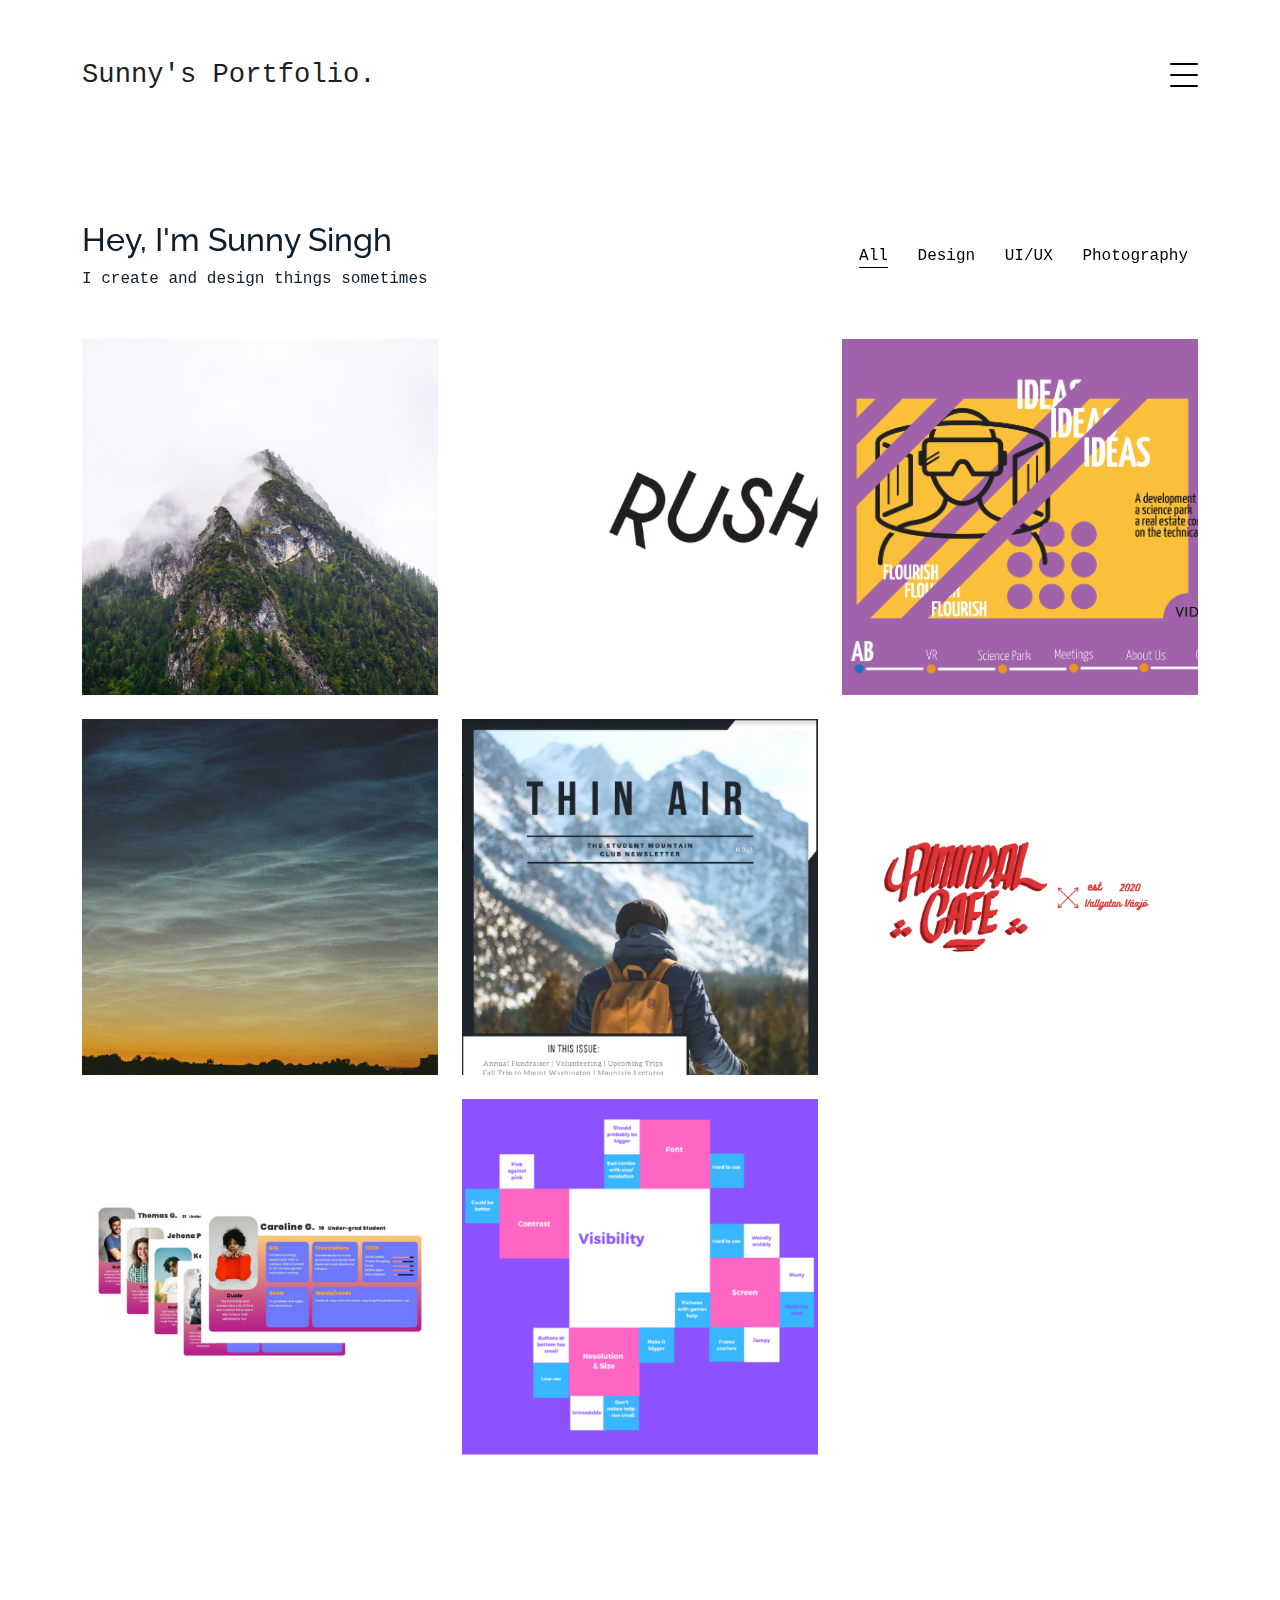
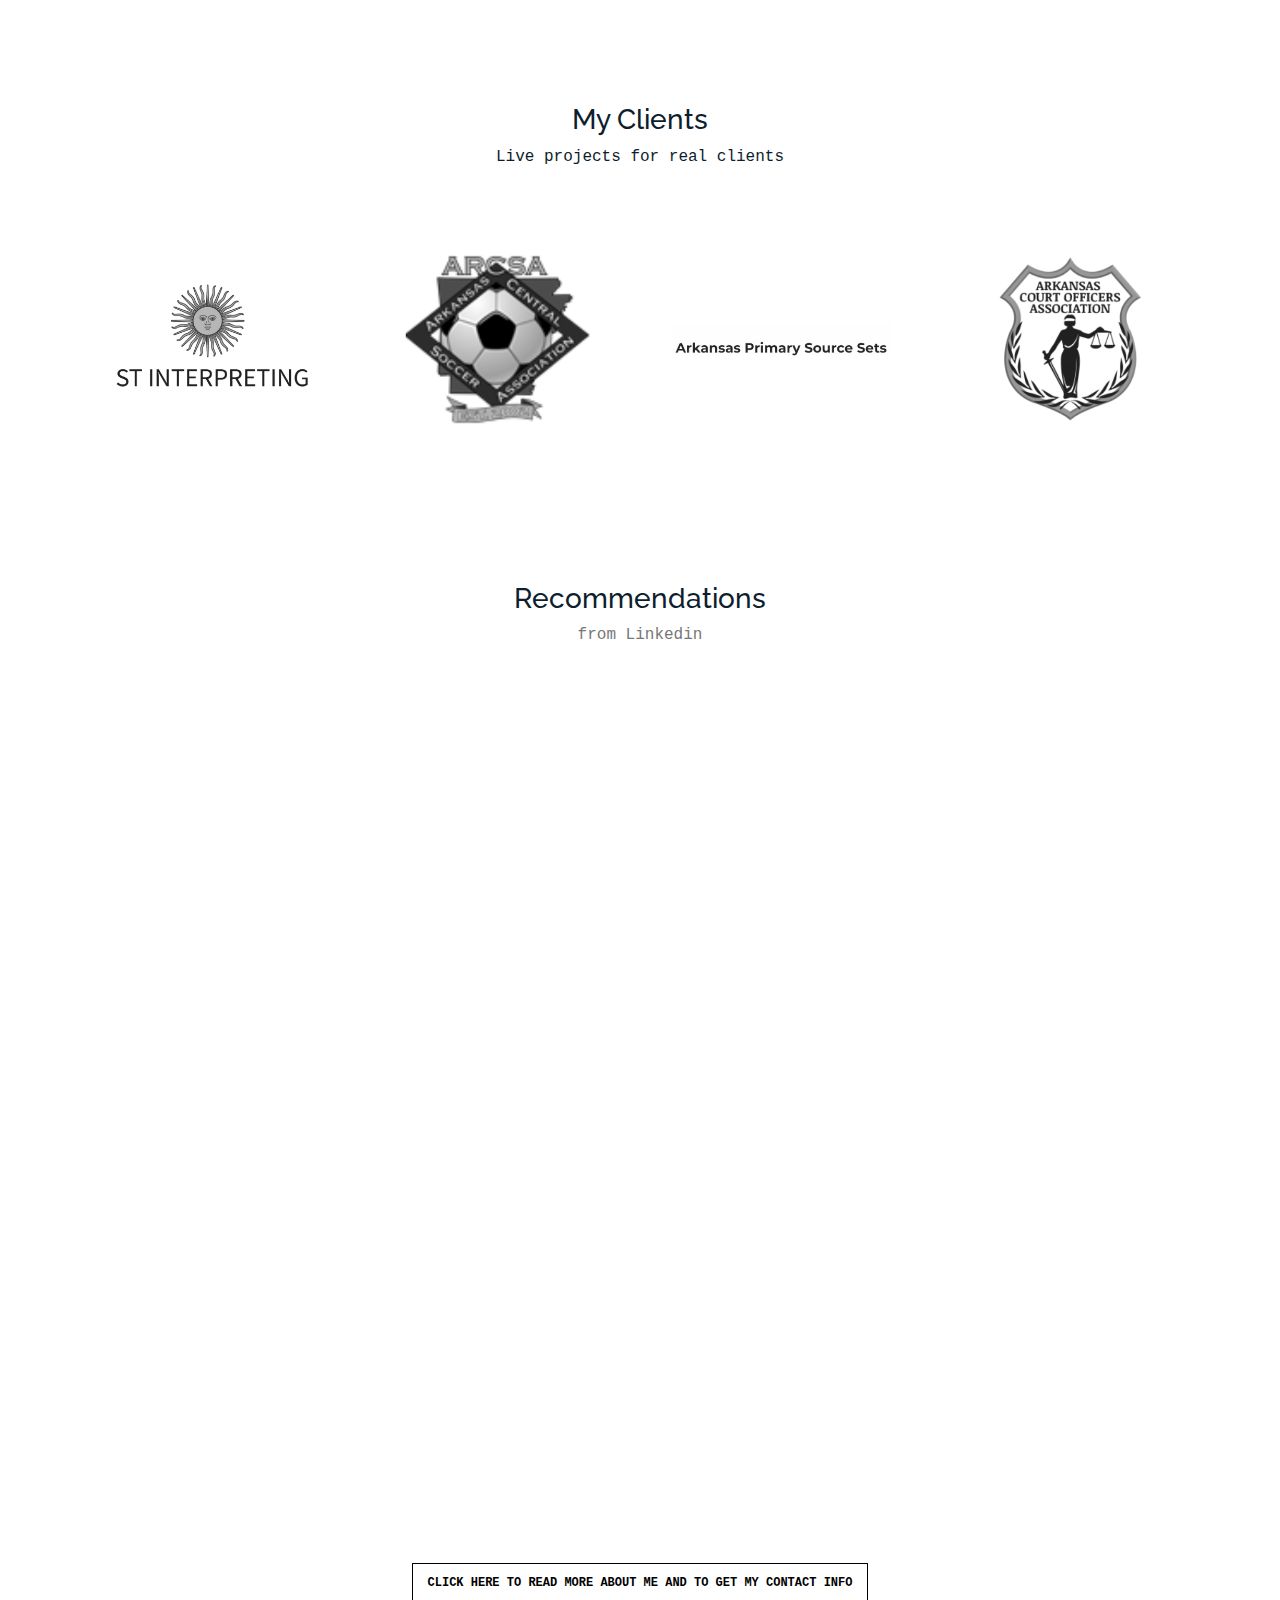
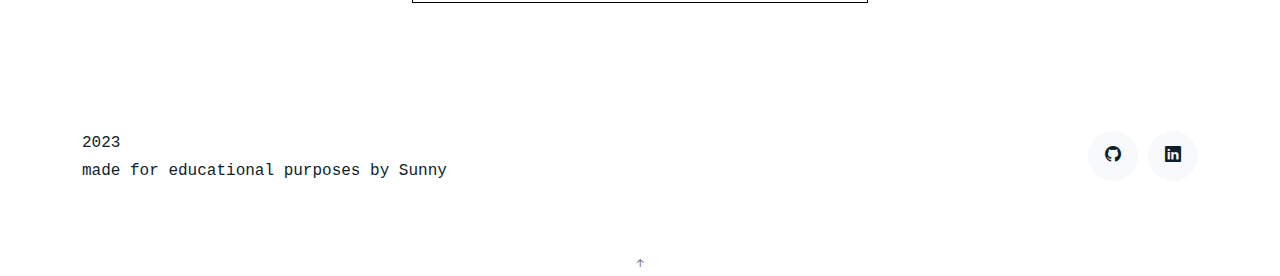
==== index.html @ bf4b4cbb "Add files via upload" ====
<!DOCTYPE html>
<html lang="en">

<head>
    <meta charset="utf-8">
    <meta content="width=device-width, initial-scale=1.0" name="viewport">

    <title>Sunny Singh's Portfolio</title>
    <meta content="" name="description">
    <meta content="" name="keywords">

    <!-- Favicons -->
    <link href="assets/img/favicon.png" rel="icon">
    <link href="assets/img/favicon.png" rel="apple-touch-icon">

    <!-- Google Fonts -->
    <link href="https://fonts.googleapis.com/css?family=https://fonts.googleapis.com/css?family=Inconsolata:400,500,600,700|Raleway:400,400i,500,500i,600,600i,700,700i" rel="stylesheet">

    <!-- Vendor CSS Files -->
    <link href="assets/vendor/aos/aos.css" rel="stylesheet">
    <link href="assets/vendor/bootstrap/css/bootstrap.min.css" rel="stylesheet">
    <link href="assets/vendor/bootstrap-icons/bootstrap-icons.css" rel="stylesheet">
    <link href="assets/vendor/swiper/swiper-bundle.min.css" rel="stylesheet">

    <!-- Template Main CSS File -->
    <link href="assets/css/style.css" rel="stylesheet">

    <!-- =======================================================
  * Template Name: MyPortfolio - v4.10.0
  ======================================================== -->
</head>

<body>

    <!-- ======= Navbar ======= -->
    <div class="collapse navbar-collapse custom-navmenu" id="main-navbar">
        <div class="container py-2 py-md-5">
            <div class="row align-items-start">
                <div class="col-md-2">
                    <ul class="custom-menu">
                        <li class="active"><a href="index.html">Home</a></li>
                        <li><a href="about.html">About Me &amp; Contact</a></li>
                        <li><a href="works.html">Works</a></li>
                    </ul>
                </div>
                <div class="col-md-6 d-none d-md-block  mr-auto">
                    <div class="tweet d-flex">
                        <span class="bi bi-linkedin text-white mt-2 mr-3"></span>
                        <div>
                            <p><em>Lets connect!<br> <a target="_blank" href="https://www.linkedin.com/in/sunnyhsingh/">Click here to go to my Linkedin</a></em></p>
                        </div>
                    </div>
                </div>
                <div class="col-md-4 d-none d-md-block">
                    <h3>Hire Me</h3>
                    <p>I'm actively looking for UI/UX related roles<br> <a href="#">sunnysingh9131@gmail.com</a></p>
                </div>
            </div>

        </div>
    </div>

    <nav class="navbar navbar-light custom-navbar">
        <div class="container">
            <a class="navbar-brand" href="index.html">Sunny's Portfolio.</a>
            <a href="#" class="burger" data-bs-toggle="collapse" data-bs-target="#main-navbar">
                <span></span>
            </a>
        </div>
    </nav>

    <main id="main">

        <!-- ======= Works Section ======= -->
        <section class="section site-portfolio">
            <div class="container">
                <div class="row mb-5 align-items-center">
                    <div class="col-md-12 col-lg-6 mb-4 mb-lg-0" data-aos="fade-up">
                        <h2>Hey, I'm Sunny Singh</h2>
                        <p class="mb-0">I create and design things sometimes</p>
                    </div>
                    <div class="col-md-12 col-lg-6 text-start text-lg-end" data-aos="fade-up" data-aos-delay="100">
                        <div id="filters" class="filters">
                            <a href="#" data-filter="*" class="active">All</a>
                            <a href="#" data-filter=".design">Design</a>
                            <a href="#" data-filter=".uiux">UI/UX</a>
                            <a href="#" data-filter=".photography">Photography</a>
                        </div>
                    </div>
                </div>
                <div id="portfolio-grid" class="row no-gutter" data-aos="fade-up" data-aos-delay="200">
                    <div class="item photography col-sm-6 col-md-4 col-lg-4 mb-4">
                        <a href="photography-dslr.html" class="item-wrap fancybox">
                            <div class="work-info">
                                <h3>DSLR</h3>
                                <span>Photography</span>
                            </div>
                            <img class="img-fluid" src="assets/img/DSLR.png">
                        </a>
                    </div>
                    <div class="item design col-sm-6 col-md-4 col-lg-4 mb-4">
                        <a href="typography.html" class="item-wrap fancybox">
                            <div class="work-info">
                                <h3>Typography</h3>
                                <span>Design</span>
                            </div>
                            <img class="img-fluid" src="assets/img/TypographyEx.png">
                        </a>
                    </div>
                    <div class="item design col-sm-6 col-md-4 col-lg-4 mb-4">
                        <a href="web-designs.html" class="item-wrap fancybox">
                            <div class="work-info">
                                <h3>Web Designs</h3>
                                <span>Design</span>
                            </div>
                            <img class="img-fluid" src="assets/img/WebDesignThumbnail.png">
                        </a>
                    </div>
                    <div class="item photography col-sm-6 col-md-4 col-lg-4 mb-4">
                        <a href="photography-35mm.html" class="item-wrap fancybox">
                            <div class="work-info">
                                <h3>35 MM</h3>
                                <span>Photography</span>
                            </div>
                            <img class="img-fluid" src="assets/img/35mm.png">
                        </a>
                    </div>
                    <div class="item design col-sm-6 col-md-4 col-lg-4 mb-4">
                        <a href="document-design.html" class="item-wrap fancybox">
                            <div class="work-info">
                                <h3>Document Design</h3>
                                <span>Design</span>
                            </div>
                            <img class="img-fluid" src="assets/img/DocDesignEx.png">
                        </a>
                    </div>
                    <div class="item design col-sm-6 col-md-4 col-lg-4 mb-4">
                        <a href="logo-design.html" class="item-wrap fancybox">
                            <div class="work-info">
                                <h3>Logo Design</h3>
                                <span>Design</span>
                            </div>
                            <img class="img-fluid" src="assets/img/logoExample.png">
                        </a>
                    </div>
                    <div class="item uiux col-sm-6 col-md-4 col-lg-4 mb-4">
                        <a href="uiux.html" class="item-wrap fancybox">
                            <div class="work-info">
                                <h3>Case Study</h3>
                                <span>UI/UX</span>
                            </div>
                            <img class="img-fluid" src="assets/img/CaseStudy.png">
                        </a>
                    </div>
                    <div class="item uiux col-sm-6 col-md-4 col-lg-4 mb-4">
                        <a href="uiux.html" class="item-wrap fancybox">
                            <div class="work-info">
                                <h3>Usability Test</h3>
                                <span>UI/UX</span>
                            </div>
                            <img class="img-fluid" src="assets/img/UsabilityTest.png">
                        </a>
                    </div>
                </div>
            </div>

        </section><!-- End  Works Section -->

        <!-- ======= Clients Section ======= -->
        <section class="section">
            <div class="container">
                <div class="row justify-content-center text-center mb-4">
                    <div class="col-6">
                        <h3 class="h3 heading">My Clients</h3>
                        <p>Live projects for real clients</p>
                    </div>
                </div>
                <div class="row">
                    <div id="clientSection" class="col-4 col-sm-4 col-md-3">
                        <a href="https://www.stinterpreting.com/" target="_blank" class="client-logo"><img src="assets/img/ST.png" alt="Image" class="img-fluid"></a>
                    </div>
                    <div id="clientSection" class="col-4 col-sm-4 col-md-3">
                        <a href="https://arcsa.co/" target="_blank" class="client-logo"><img src="assets/img/ARCSA.png" alt="Image" class="img-fluid"></a>
                    </div>
                    <div id="clientSection" class="col-4 col-sm-4 col-md-3">
                        <a href="https://ualrexhibits.org/primarysources/" target="_blank" class="client-logo"><img src="assets/img/APSS.png" alt="Image" class="img-fluid"></a>
                    </div>
                    <div id="clientSection" class="col-4 col-sm-4 col-md-3">
                        <a href="https://arkansascourtofficersassociation.com/" target="_blank" class="client-logo"><img src="assets/img/ACOA.png" alt="Image" class="img-fluid"></a>
                    </div>
                </div>
            </div>
        </section><!-- End Clients Section -->

        <!-- ======= Testimonials Section ======= -->
        <section class="section pt-0">
            <div class="container">
                <div class="row justify-content-center text-center mb-4">
                    <div class="col-5">
                        <h3 class="h3 heading">Recommendations</h3>
                        <a href="https://www.linkedin.com/in/sunnyhsingh/">from Linkedin</a>
                    </div>
                </div>

                <div class="testimonials-slider swiper" data-aos="fade-up" data-aos-delay="100">
                    <div class="swiper-wrapper">

                        <div class="swiper-slide">
                            <div class="testimonial-wrap">
                                <div class="testimonial">
                                    <img src="assets/img/suha.jpg" alt="Image" class="img-fluid">
                                    <blockquote>
                                        <p>Through his blend of interpersonal and Technical skills Sunny adds value to
                                            every team he works with. Learn &amp; Be Curios, Dive Deep and Ownership are
                                            some of Sunny’s superpowers allowing him to quickly learn new things,
                                            identify gaps, gain team buy in and drive results. Sunny is a Rock Star team
                                            player and leader that succeeds in anything he puts his mind to!</p>
                                    </blockquote>
                                    <p>&mdash; Suha Abunijmeh (Amazon)</p>
                                </div>
                            </div>
                        </div><!-- End testimonial item -->

                        <div class="swiper-slide">
                            <div class="testimonial-wrap">
                                <div class="testimonial">
                                    <img src="assets/img/Theo.jpg" alt="Image" class="img-fluid">
                                    <blockquote>
                                        <p>Sunny is an extremely talented and hardworking manager. He was consistently
                                            able to seamlessly integrate the people and robotics sides of his role to
                                            further the quality goals of the department. His knowledge allowed him to
                                            effectively deep dive the unique problems sets associated with the automated
                                            nature of the Amazon fulfillment process. At the same time his great
                                            interpersonal skills allowed him to build solid relationships with a diverse
                                            group of Amazon Associates across multiple shifts. I recommend Sunny for any
                                            position where a combination of technical and interpersonal skills are
                                            sought after.</p>
                                    </blockquote>
                                    <p>&mdash; Theo Williams (Amazon)</p>
                                </div>
                            </div>
                        </div><!-- End testimonial item -->

                        <div class="swiper-slide">
                            <div class="testimonial-wrap">
                                <div class="testimonial">
                                    <img src="assets/img/Anna.jpg" alt="Image" class="img-fluid">
                                    <blockquote>
                                        <p>Sunny was part of a small group of students who did a practical job for me in
                                            the digital design course. Sunny did a very good job with a clean and
                                            attractive web design for Videum. I will most likely take great inspiration
                                            from it as we work out a new layout in the future.</p>
                                    </blockquote>
                                    <p>&mdash; Anna Joanzon (Vaxjo Linnaeus Science Park)</p>
                                </div>
                            </div>
                        </div><!-- End testimonial item -->

                        <div class="swiper-slide">
                            <div class="testimonial-wrap">
                                <div class="testimonial">
                                    <img src="assets/img/Jeff.jpg" alt="Image" class="img-fluid">
                                    <blockquote>
                                        <p>Sunny has been an exceptional asset for Fund for Arkansas' Future. He has a
                                            unique blend of technical talent (which allowed him to assess the technical
                                            capabilities of companies applying to our fund for capital) and
                                            interpersonal skills (working with high-net worth investors and company
                                            founders) that made him highly effective for us. And when combined with a
                                            strong work ethic and delivering a high-quality work product that was always
                                            on time, I just can't say enough about him. He'll be a fantastic asset for
                                            any organization he joins!</p>
                                    </blockquote>
                                    <p>&mdash; Jeff Stinson (Fund for Arkansas' Future)</p>
                                </div>
                            </div>
                        </div><!-- End testimonial item -->

                        <div class="swiper-slide">
                            <div class="testimonial-wrap">
                                <div class="testimonial">
                                    <img src="assets/img/Ian.jpg" alt="Image" class="img-fluid">
                                    <blockquote>
                                        <p>Sunny is an individual that is sure to add great benefit to any team he is a
                                            part of. He continually brings forth a great attitude along with an
                                            impressive work ethic. </p>
                                    </blockquote>
                                    <p>&mdash; Ian Mohorn (Dale Carnegie)</p>
                                </div>
                            </div>
                        </div><!-- End testimonial item -->

                        <div class="swiper-slide">
                            <div class="testimonial-wrap">
                                <div class="testimonial">
                                    <img src="assets/img/Amy.jpg" alt="Image" class="img-fluid">
                                    <blockquote>
                                        <p>I enjoyed managing Sunny as an EIT Ambassador. In the role, he acted as a
                                            mentor, tutor, and student ambassador to our college. Sunny is, to date,
                                            absolutely the best mentor to students that I’ve had the pleasure of
                                            managing. I never had to worry whether or not he was checking in with those
                                            that he was responsible for mentoring. I had several students request to be
                                            moved to his group! Sunny was always willing to help where I needed it and
                                            would usually be the first to volunteer. In addition, he is a pleasure to be
                                            around and always has a smile on his face. </p>
                                    </blockquote>
                                    <p>&mdash; Amy Frets (University of Arkansas at Little Rock)</p>
                                </div>
                            </div>
                        </div><!-- End testimonial item -->

                    </div>
                    <div class="swiper-pagination"></div>
                </div>

            </div>
        </section><!-- End Testimonials Section -->

        <section class="section pt-0">
            <div class="text-center">
                <p><a target="_blank" href="/about.html" class="readmore">Click here to read more about me and to get my
                        contact info</a></p>
            </div>
        </section>
    </main><!-- End #main -->

    <!-- ======= Footer ======= -->
    <footer class="footer" role="contentinfo">
        <div class="container">
            <div class="row">
                <div class="col-sm-6">
                    <p class="mb-1">2023</p>
                    <!--
            I used a bootstrap setup from https://bootstrapmade.com/buy/?theme=MyPortfolio
          -->
                    made for educational purposes by Sunny

                </div>
                <div class="col-sm-6 social text-md-end">
                    <a target="_blank" href="https://github.com/sunnyengineer/"><span class="bi bi-github"></span></a>
                    <a target="_blank" href="https://www.linkedin.com/in/sunnyhsingh/"><span class="bi bi-linkedin"></span></a>
                </div>
            </div>
        </div>
    </footer>

    <a href="#" class="back-to-top d-flex align-items-center justify-content-center"><i class="bi bi-arrow-up-short"></i></a>

    <!-- Vendor JS Files -->
    <script src="assets/vendor/aos/aos.js"></script>
    <script src="assets/vendor/bootstrap/js/bootstrap.bundle.min.js"></script>
    <script src="assets/vendor/isotope-layout/isotope.pkgd.min.js"></script>
    <script src="assets/vendor/swiper/swiper-bundle.min.js"></script>
    <script src="assets/vendor/php-email-form/validate.js"></script>

    <!-- Template Main JS File -->
    <script src="assets/js/main.js"></script>

</body></html>
---- assets/css/style.css ----
/**
* Template Name: MyPortfolio - v4.10.0
* Template URL: https://bootstrapmade.com/myportfolio-bootstrap-portfolio-website-template/
* Author: BootstrapMade.com
* License: https://bootstrapmade.com/license/
*/

/*--------------------------------------------------------------
# General
--------------------------------------------------------------*/
body {
  font-family: "Inconsolata", monospace;
  color: #0d1e2d;
}

a {
  color: #777;
  text-decoration: none;
}

a:hover {
  color: #000;
}

h1,
h2,
h3,
h4,
h5,
h6,
.font-heading {
  font-family: "Raleway", sans-serif;
}

.section {
  padding: 7rem 0;
}

#clientSection {
        -webkit-filter: grayscale(100%);
       -moz-filter: grayscale(100%);
         -o-filter: grayscale(100%);
        -ms-filter: grayscale(100%);
            filter: grayscale(100%);
            transition: filter .23s ease-in-out;
}

#clientSection:hover {
        -webkit-filter: grayscale(0%);
       -moz-filter: grayscale(0%);
         -o-filter: grayscale(0%);
        -ms-filter: grayscale(0%);
            filter: grayscale(0%);
}

.filters a {
  text-decoration: none;
  color: #000;
  display: inline-block;
  padding-left: 10px;
  padding-right: 10px;
  position: relative;
}

.filters a:hover,
.filters a:focus,
.filters a:active {
  text-decoration: none;
}

.filters a:hover:before {
  content: "";
  position: absolute;
  left: 10px;
  right: 10px;
  bottom: 0;
  height: 1px;
  background-color: #000;
}

.filters a.active {
  color: #000;
}

.filters a.active:before {
  content: "";
  position: absolute;
  left: 10px;
  right: 10px;
  bottom: 0;
  height: 1px;
  background-color: #000;
}

.item {
  border: none;
  margin-bottom: 30px;
}

.item .item-wrap {
  display: block;
  position: relative;
  overflow: hidden;
}

.item .item-wrap:after {
  z-index: 2;
  position: absolute;
  content: "";
  top: 0;
  left: 0;
  right: 0;
  bottom: 0;
  background: rgba(0, 0, 0, 0.4);
  visibility: hidden;
  opacity: 0;
  transition: 0.3s all ease-in-out;
}

.item .item-wrap img {
  transition: 0.3s transform ease;
  transform: scale(1);
}

.item .item-wrap>.work-info {
  position: absolute;
  top: 50%;
  width: 100%;
  text-align: center;
  z-index: 3;
  transform: translateY(-50%);
  color: #fff;
  opacity: 0;
  visibility: hidden;
  margin-top: 20px;
  transition: 0.3s all ease;
}

.item .item-wrap>.work-info h3 {
  font-size: 20px;
  margin-bottom: 0;
}

.item .item-wrap>.work-info span {
  font-size: 14px;
  text-transform: uppercase;
  letter-spacing: 0.2rem;
}

.item .item-wrap:hover {
  text-decoration: none;
}

.item .item-wrap:hover img {
  transform: scale(1.05);
}

.item .item-wrap:hover:after {
  opacity: 1;
  visibility: visible;
}

.item .item-wrap:hover .work-info {
  margin-top: 0px;
  opacity: 1;
  visibility: visible;
}

.testimonial-wrap {
  padding: 50px 50px 80px 50px;
  background: #eceff2;
}

.testimonial-wrap .testimonial {
  text-align: center;
  max-width: 500px;
  margin: 0 auto;
}

.testimonial-wrap .testimonial img {
  border-radius: 50%;
  width: 120px;
  margin: 0 auto 30px auto;
}

.testimonial-wrap .testimonial blockquote p {
  font-size: 20px;
}

.h3 {
  font-size: 20px;
}

.h4 {
  font-size: 16px;
}

.heading {
  font-size: 28px;
}

.readmore {
  display: inline-block;
  border: 1px solid #000;
  padding: 10px 15px;
  font-size: 12px;
  text-transform: uppercase;
  color: #000;
  transition: 0.2s all ease;
  font-weight: 700;
}

.readmore:active,
.readmore:focus,
.readmore:hover {
  outline: none;
}

.readmore:hover {
  color: #fff;
  text-decoration: none;
  background: #000;
}

.testimonials-slider .swiper-pagination {
  margin-top: -60px;
  position: relative;
}

.testimonials-slider .swiper-pagination .swiper-pagination-bullet {
  width: 12px;
  height: 12px;
  background-color: rgba(13, 30, 45, 0.3);
  opacity: 1;
}

.testimonials-slider .swiper-pagination .swiper-pagination-bullet-active {
  background-color: rgba(13, 30, 45, 0.6);
}

.sticky-content {
  position: sticky;
  position: -webkit-sticky;
  top: 0;
  /* required */
}

.list-line li {
  margin-bottom: 10px;
  position: relative;
  padding-left: 30px;
}

.list-line li:before {
  content: "";
  position: absolute;
  left: 0;
  top: 0.7rem;
  width: 10px;
  height: 2px;
  background: #000;
}

.form-control {
  border-radius: 0;
  background: #f8f9fa;
  border: 1px solid transparent;
  padding-top: 10px !important;
  padding-bottom: 10px !important;
}

.form-control:active,
.form-control:focus {
  background: #eff1f4;
  outline: none;
  box-shadow: none;
  border: 1px solid transparent;
}

.custom-progress {
  height: 7px;
  border-radius: 0;
}

.custom-progress .progress-bar {
  background: #000;
}

/* Services */
.services i {
  font-size: 40px;
}

.services h4 {
  padding-top: 10px;
}

/* Contact Form */
.php-email-form .error-message {
  display: none;
  color: #fff;
  background: #ed3c0d;
  text-align: left;
  padding: 15px;
  font-weight: 600;
}

.php-email-form .error-message br+br {
  margin-top: 25px;
}

.php-email-form .sent-message {
  display: none;
  color: #fff;
  background: #18d26e;
  text-align: center;
  padding: 15px;
  font-weight: 600;
}

.php-email-form .loading {
  display: none;
  background: #fff;
  text-align: center;
  padding: 15px;
}

.php-email-form .loading:before {
  content: "";
  display: inline-block;
  border-radius: 50%;
  width: 24px;
  height: 24px;
  margin: 0 10px -6px 0;
  border: 3px solid #18d26e;
  border-top-color: #eee;
  -webkit-animation: animate-loading 1s linear infinite;
  animation: animate-loading 1s linear infinite;
}

@-webkit-keyframes animate-loading {
  0% {
    transform: rotate(0deg);
  }

  100% {
    transform: rotate(360deg);
  }
}

@keyframes animate-loading {
  0% {
    transform: rotate(0deg);
  }

  100% {
    transform: rotate(360deg);
  }
}

/*--------------------------------------------------------------
# Header
--------------------------------------------------------------*/
/* Custom Navmenu */
.custom-navmenu {
  background: #0d1e2d;
}

.custom-navmenu .custom-menu,
.custom-navmenu .custom-menu li {
  padding: 0;
  margin: 0;
  list-style: none;
}

.custom-navmenu .custom-menu li {
  margin-bottom: 0;
  font-size: 20px;
}

.custom-navmenu .custom-menu li a {
  color: #fff;
  padding: 10px 0 !important;
}

.custom-navmenu .custom-menu li a:hover {
  text-decoration: none;
}

.custom-navmenu .custom-menu li.active a {
  text-decoration: underline;
}

.custom-navmenu h3 {
  font-size: 20px;
  color: #fff;
}

.custom-navmenu p {
  color: rgba(255, 255, 255, 0.6);
}

.custom-navmenu a {
  color: rgba(255, 255, 255, 0.7);
}

.custom-navmenu a:hover {
  color: #fff;
}

/* Custom Navbar */
.custom-navbar {
  padding-top: 50px;
  width: 100%;
}

@media (max-width: 780px) {
  .custom-navbar>.container {
    padding-right: 0;
    padding-left: 0;
  }
}

.custom-navbar .navbar-brand {
  font-size: 1.7rem;
}

/* Burger */
.burger {
  width: 28px;
  height: 32px;
  cursor: pointer;
  position: relative;
}

.burger:before,
.burger span,
.burger:after {
  width: 100%;
  height: 2px;
  display: block;
  background: #000;
  border-radius: 2px;
  position: absolute;
  opacity: 1;
}

.burger:before,
.burger:after {
  transition: top 0.35s cubic-bezier(0.23, 1, 0.32, 1), transform 0.35s cubic-bezier(0.23, 1, 0.32, 1), opacity 0.35s cubic-bezier(0.23, 1, 0.32, 1), background-color 1.15s cubic-bezier(0.86, 0, 0.07, 1);
  -webkit-transition: top 0.35s cubic-bezier(0.23, 1, 0.32, 1), -webkit-transform 0.35s cubic-bezier(0.23, 1, 0.32, 1), opacity 0.35s cubic-bezier(0.23, 1, 0.32, 1), background-color 1.15s cubic-bezier(0.86, 0, 0.07, 1);
  content: "";
}

.burger:before {
  top: 4px;
}

.burger span {
  top: 15px;
}

.burger:after {
  top: 26px;
}

/* Hover */
.burger:hover:before {
  top: 7px;
}

.burger:hover:after {
  top: 23px;
}

/* Click */
.burger.active span {
  opacity: 0;
}

.burger.active:before,
.burger.active:after {
  top: 40%;
}

.burger.active:before {
  transform: rotate(45deg);
}

.burger.active:after {
  transform: rotate(-45deg);
}

.burger:focus {
  outline: none;
}

/*--------------------------------------------------------------
# Footer
--------------------------------------------------------------*/
.footer {
  padding: 0 0 4rem 0;
}

.footer a {
  color: #000;
}

.social a {
  display: inline-block;
  width: 50px;
  height: 50px;
  border-radius: 50%;
  background: #f8f9fa;
  position: relative;
  text-align: center;
  color: #0d1e2d;
}

.social a span {
  display: inline-block;
  left: 50%;
  position: absolute;
  top: 50%;
  transform: translate(-50%, -50%);
}

.social a:hover {
  color: #000;
}
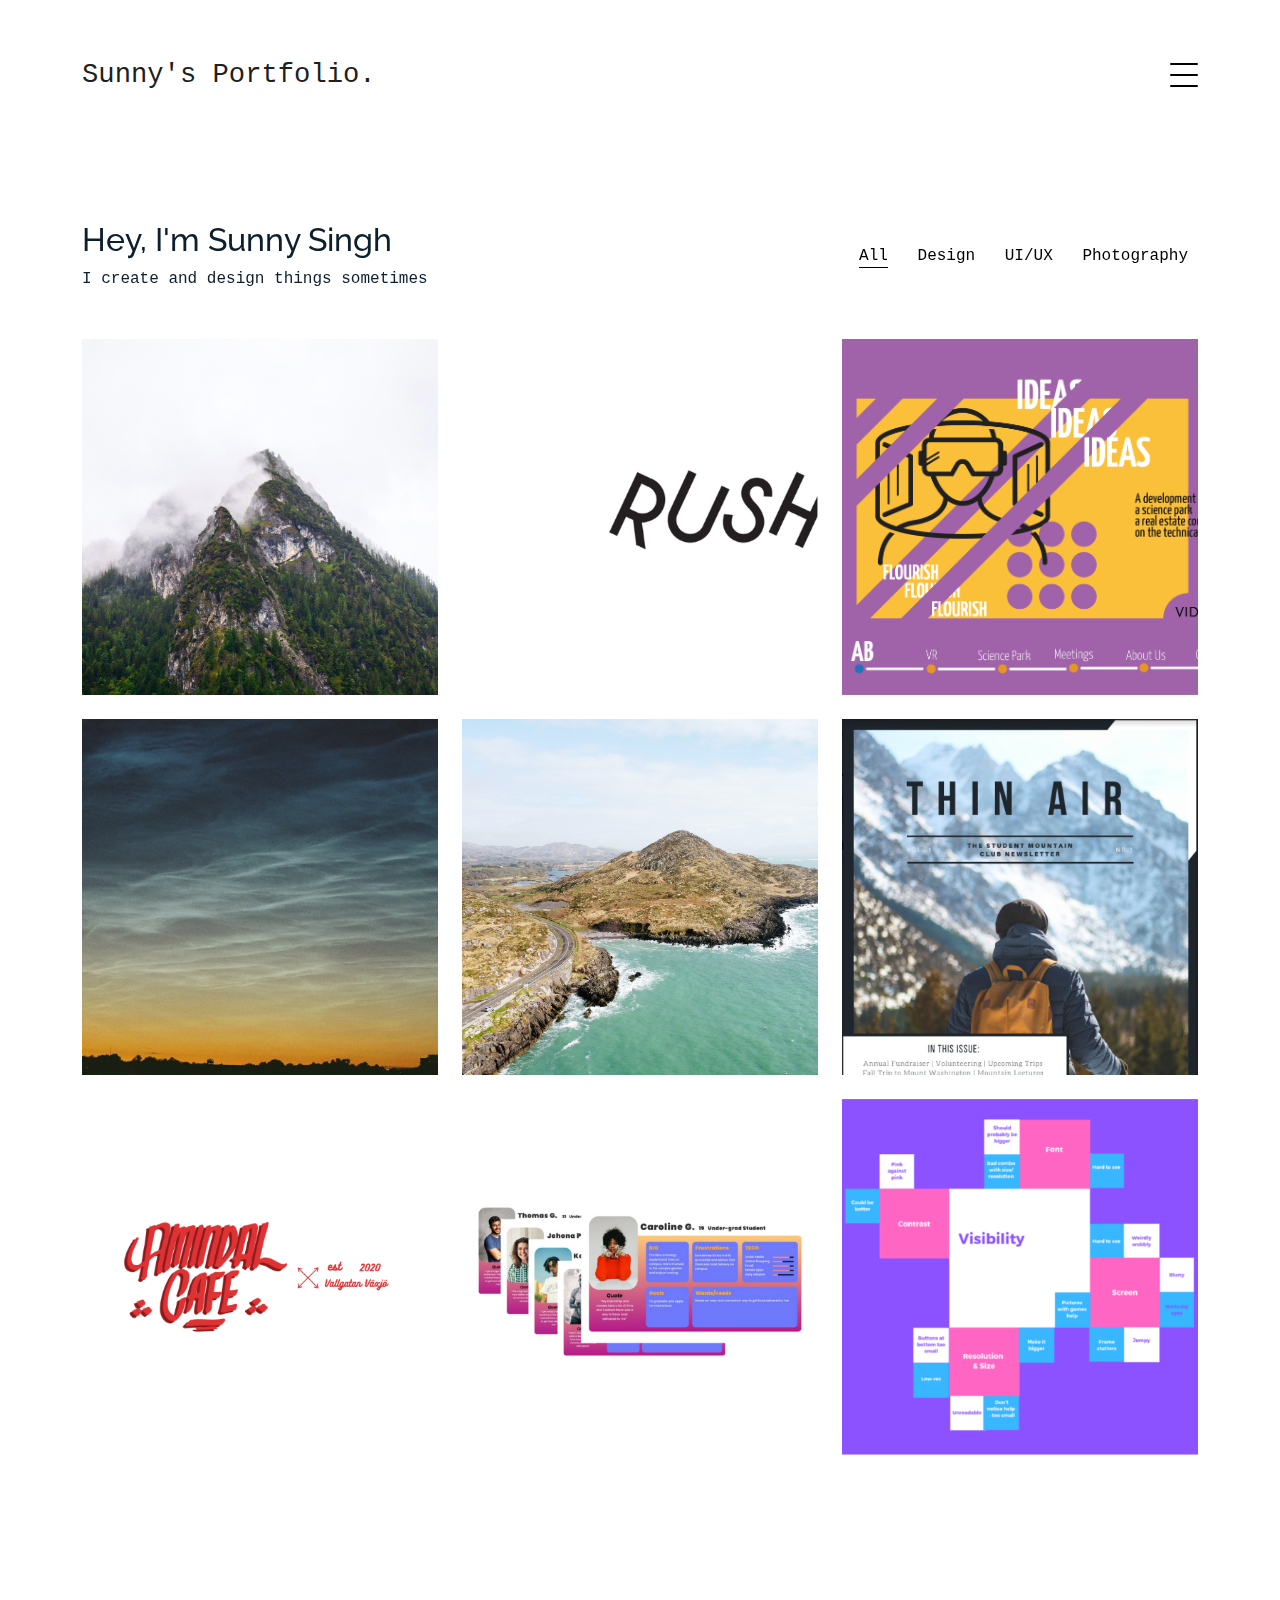
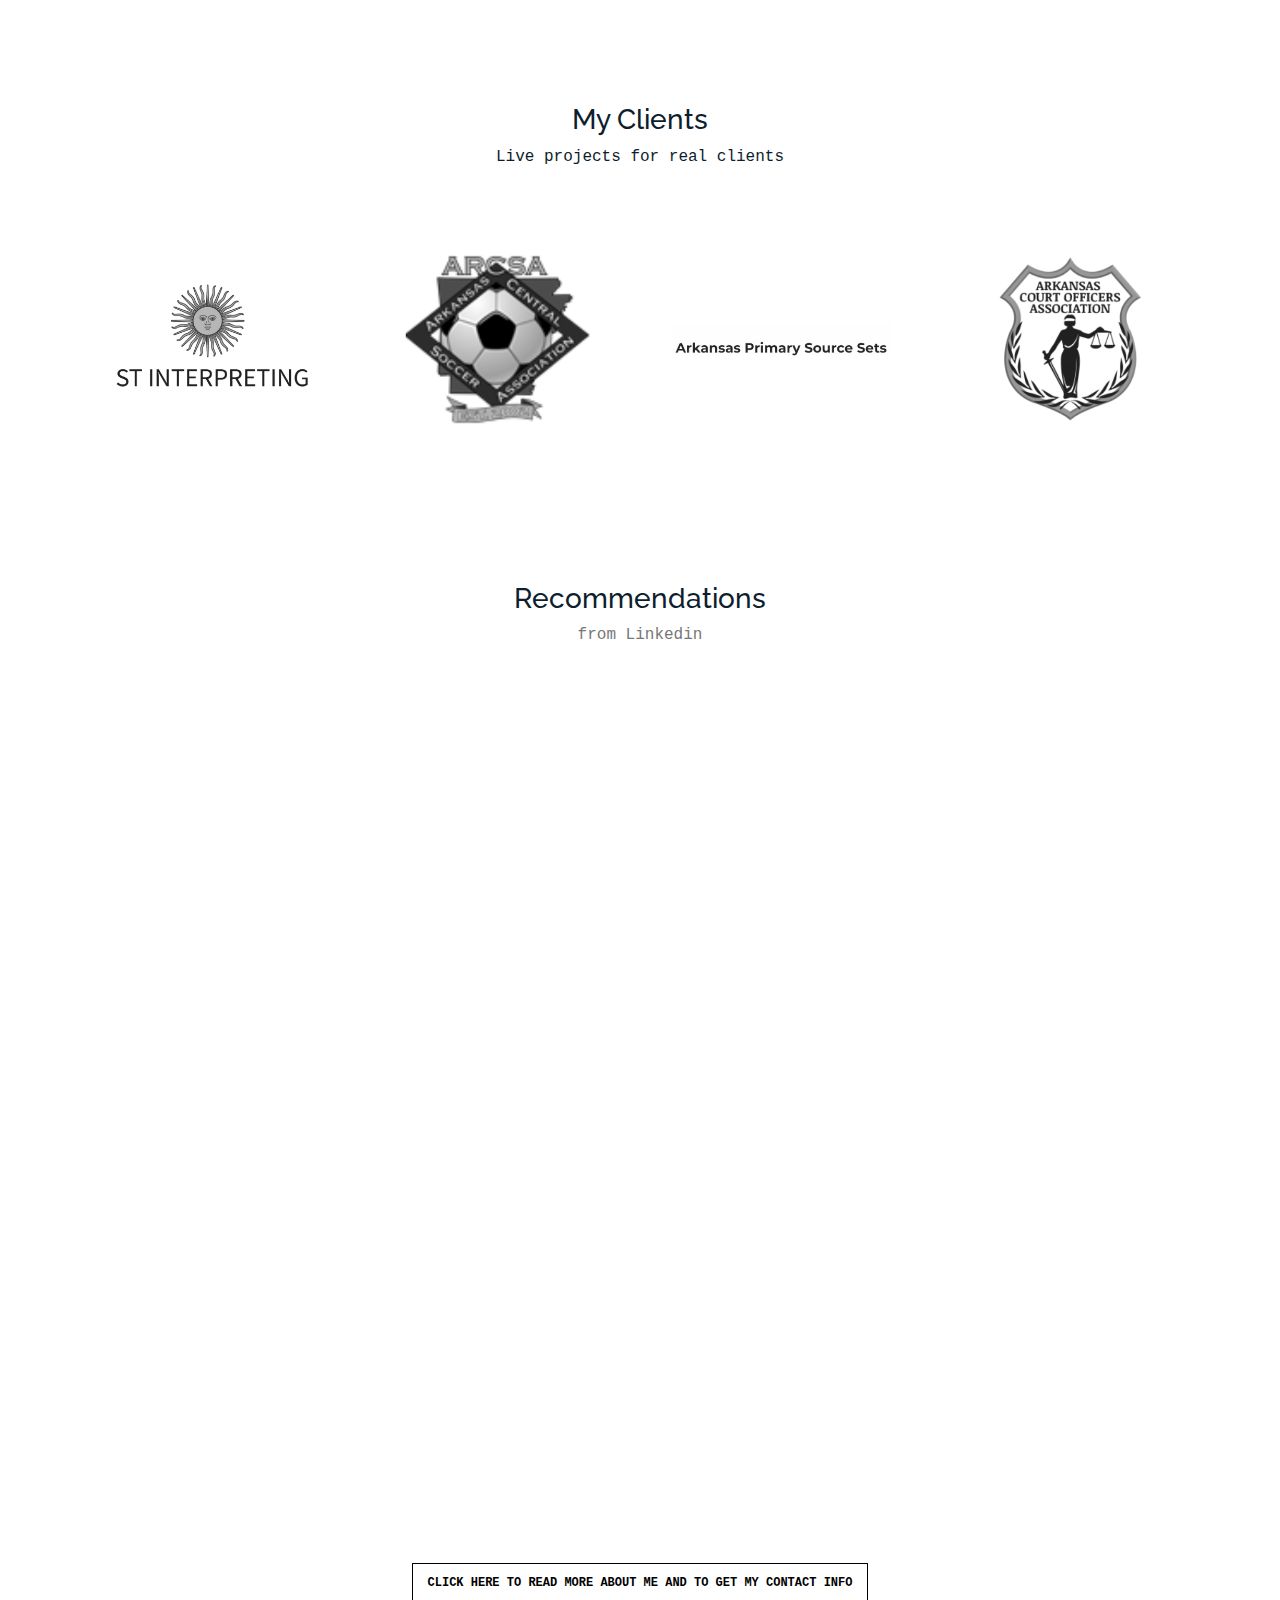
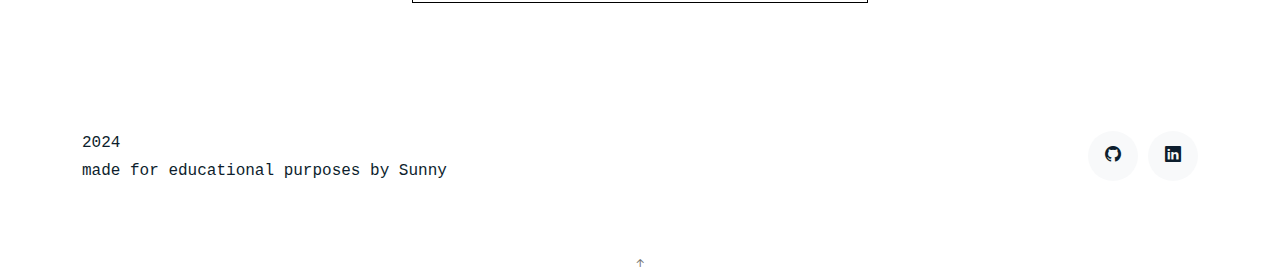
==== commit a9876092: "Added some more photos and content" ====
--- a/index.html
+++ b/index.html
@@ -125,6 +125,15 @@
                             <img class="img-fluid" src="assets/img/35mm.png">
                         </a>
                     </div>
+                    <div class="item photography col-sm-6 col-md-4 col-lg-4 mb-4">
+                        <a href="aerial.html" class="item-wrap fancybox">
+                            <div class="work-info">
+                                <h3>Aerial</h3>
+                                <span>Photography</span>
+                            </div>
+                            <img class="img-fluid" src="assets/img/Aerial/ThumbnailAerial.JPG">
+                        </a>
+                    </div>
                     <div class="item design col-sm-6 col-md-4 col-lg-4 mb-4">
                         <a href="document-design.html" class="item-wrap fancybox">
                             <div class="work-info">
@@ -317,7 +326,7 @@
 
         <section class="section pt-0">
             <div class="text-center">
-                <p><a target="_blank" href="/about.html" class="readmore">Click here to read more about me and to get my
+                <p><a target="_blank" href="about.html" class="readmore">Click here to read more about me and to get my
                         contact info</a></p>
             </div>
         </section>
@@ -328,7 +337,7 @@
         <div class="container">
             <div class="row">
                 <div class="col-sm-6">
-                    <p class="mb-1">2023</p>
+                    <p class="mb-1">2024</p>
                     <!--
             I used a bootstrap setup from https://bootstrapmade.com/buy/?theme=MyPortfolio
           -->
